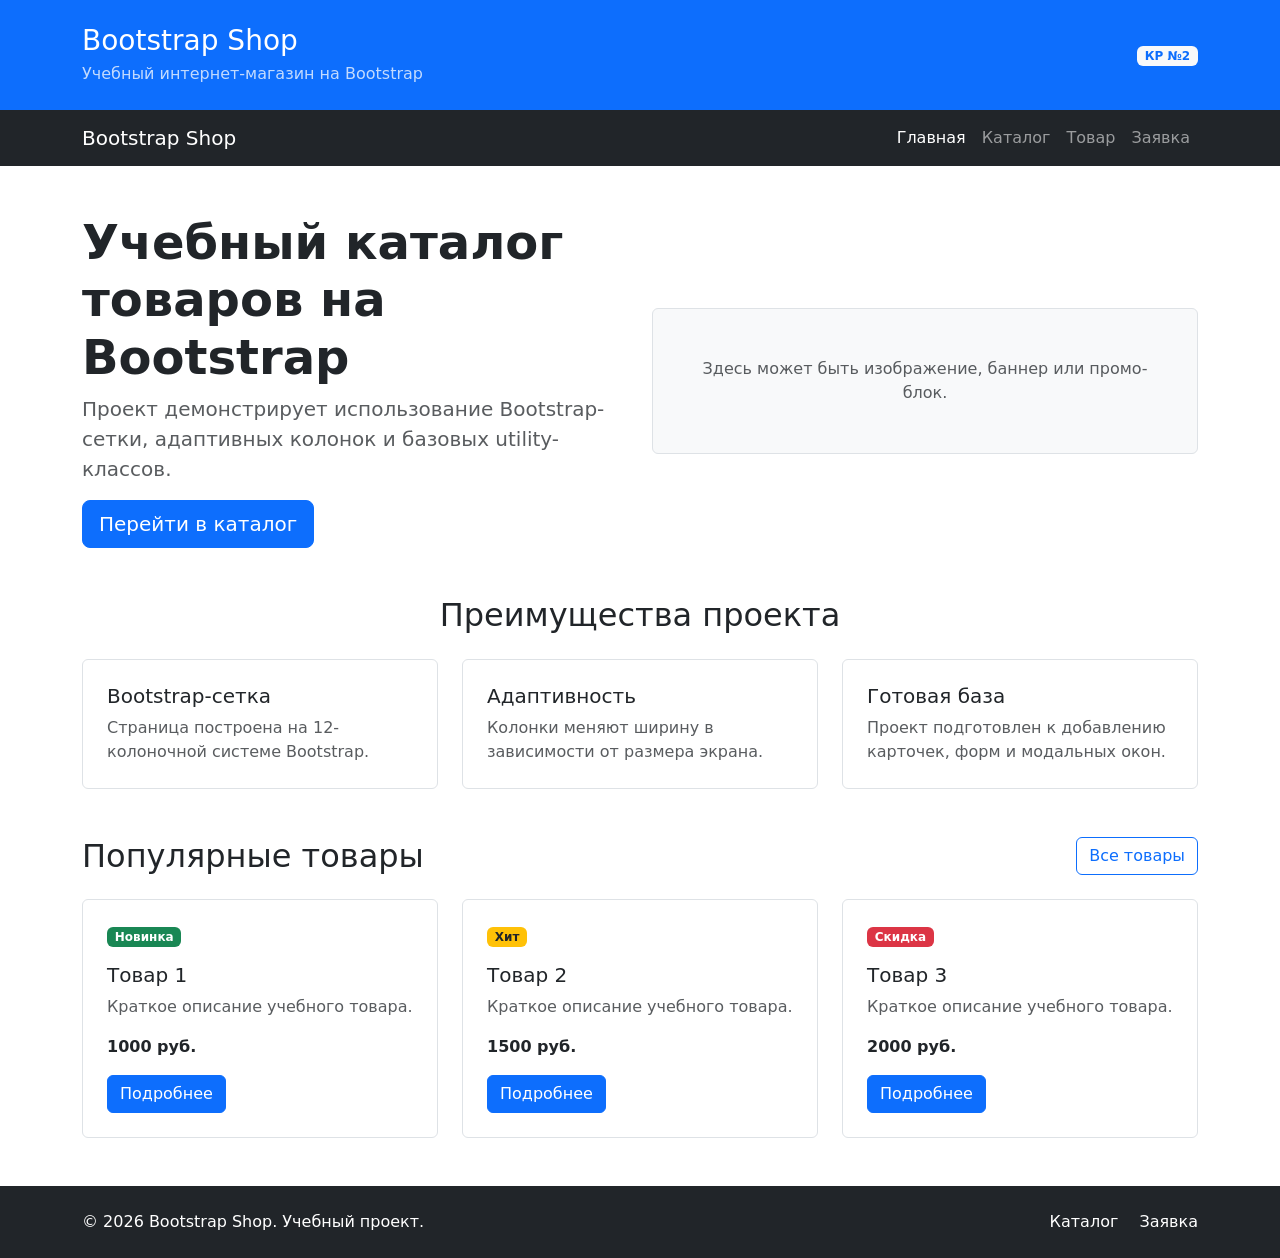
==== index.html @ bbe1b1d5 "feat: create Bootstrap grid homepage" ====
<!DOCTYPE html>
<html lang="ru">
<head>
  <meta charset="UTF-8">
  <meta name="viewport" content="width=device-width, initial-scale=1.0">
  <title>Главная — Bootstrap Shop</title>
  <link
  href="https://cdn.jsdelivr.net/npm/bootstrap@5.3.3/dist/css/bootstrap.min.css"
  rel="stylesheet">
  <link rel="stylesheet" href="css/custom.css">

</head>
<body>
  <header class="bg-primary text-white py-4">
  <div class="container">
    <div class="row align-items-center">
      <div class="col-12 col-md-8">
        <h1 class="h3 mb-1">Bootstrap Shop</h1>
        <p class="mb-0 opacity-75">
          Учебный интернет-магазин на Bootstrap
        </p>
      </div>

      <div class="col-12 col-md-4 text-md-end mt-3 mt-md-0">
        <span class="badge bg-light text-primary">
          КР №2
        </span>
      </div>
      </div>
    </div>
  </header>
  <nav class="navbar navbar-expand-lg navbar-dark bg-dark">
  <div class="container">
    <a class="navbar-brand" href="index.html">Bootstrap Shop</a>

    <button
      class="navbar-toggler"
      type="button"
      data-bs-toggle="collapse"
      data-bs-target="#mainNavbar"
      aria-controls="mainNavbar"
      aria-expanded="false"
      aria-label="Переключить навигацию"
    >
      <span class="navbar-toggler-icon"></span>
    </button>

    <div class="collapse navbar-collapse" id="mainNavbar">
      <ul class="navbar-nav ms-auto">
        <li class="nav-item">
          <a class="nav-link active" aria-current="page" href="index.html">
            Главная
          </a>
        </li>
        <li class="nav-item">
          <a class="nav-link" href="catalog.html">Каталог</a>
        </li>
        <li class="nav-item">
          <a class="nav-link" href="product.html">Товар</a>
        </li>
        <li class="nav-item">
          <a class="nav-link" href="order.html">Заявка</a>
        </li>
      </ul>
    </div>
  </div>
</nav>
<main>
  <section class="container my-5">
    <div class="row align-items-center g-4">
      <div class="col-12 col-lg-6">
        <h2 class="display-5 fw-bold">
          Учебный каталог товаров на Bootstrap
        </h2>
        <p class="lead text-muted">
          Проект демонстрирует использование Bootstrap-сетки,
          адаптивных колонок и базовых utility-классов.
        </p>
        <a class="btn btn-primary btn-lg" href="catalog.html">
          Перейти в каталог
        </a>
      </div>

      <div class="col-12 col-lg-6">
        <div class="p-5 bg-light border rounded text-center">
          <p class="mb-0 text-muted">
            Здесь может быть изображение, баннер или промо-блок.
          </p>
        </div>
      </div>
    </div>
  </section>
  <section class="container my-5">
  <h2 class="text-center mb-4">Преимущества проекта</h2>

  <div class="row g-4">
    <div class="col-12 col-md-4">
      <div class="p-4 border rounded h-100 bg-white">
        <h3 class="h5">Bootstrap-сетка</h3>
        <p class="mb-0 text-muted">
          Страница построена на 12-колоночной системе Bootstrap.
        </p>
      </div>
    </div>

    <div class="col-12 col-md-4">
      <div class="p-4 border rounded h-100 bg-white">
        <h3 class="h5">Адаптивность</h3>
        <p class="mb-0 text-muted">
          Колонки меняют ширину в зависимости от размера экрана.
        </p>
      </div>
    </div>

    <div class="col-12 col-md-4">
      <div class="p-4 border rounded h-100 bg-white">
        <h3 class="h5">Готовая база</h3>
        <p class="mb-0 text-muted">
          Проект подготовлен к добавлению карточек, форм и модальных окон.
        </p>
      </div>
    </div>
  </div>
</section>
<section class="container my-5">
  <div class="d-flex justify-content-between align-items-center mb-4">
    <h2 class="mb-0">Популярные товары</h2>
    <a class="btn btn-outline-primary" href="catalog.html">
      Все товары
    </a>
  </div>

  <div class="row g-4">
    <div class="col-12 col-md-6 col-lg-4">
      <div class="border rounded h-100 p-4">
        <span class="badge bg-success mb-3">Новинка</span>
        <h3 class="h5">Товар 1</h3>
        <p class="text-muted">
          Краткое описание учебного товара.
        </p>
        <p class="fw-bold mb-3">1000 руб.</p>
        <a class="btn btn-primary" href="product.html">
          Подробнее
        </a>
      </div>
    </div>

    <div class="col-12 col-md-6 col-lg-4">
      <div class="border rounded h-100 p-4">
        <span class="badge bg-warning text-dark mb-3">Хит</span>
        <h3 class="h5">Товар 2</h3>
        <p class="text-muted">
          Краткое описание учебного товара.
        </p>
        <p class="fw-bold mb-3">1500 руб.</p>
        <a class="btn btn-primary" href="product.html">
          Подробнее
        </a>
      </div>
    </div>

    <div class="col-12 col-md-6 col-lg-4">
      <div class="border rounded h-100 p-4">
        <span class="badge bg-danger mb-3">Скидка</span>
        <h3 class="h5">Товар 3</h3>
        <p class="text-muted">
          Краткое описание учебного товара.
        </p>
        <p class="fw-bold mb-3">2000 руб.</p>
        <a class="btn btn-primary" href="product.html">
          Подробнее
        </a>
      </div>
    </div>
  </div>
</section>
</main>
<footer class="bg-dark text-white py-4 mt-5">
  <div class="container">
    <div class="row align-items-center g-3">
      <div class="col-12 col-md-6">
        <p class="mb-0">
          &copy; 2026 Bootstrap Shop. Учебный проект.
        </p>
      </div>

      <div class="col-12 col-md-6 text-md-end">
        <a class="text-white text-decoration-none me-3" href="catalog.html">
          Каталог
        </a>
        <a class="text-white text-decoration-none" href="order.html">
          Заявка
        </a>
      </div>
    </div>
  </div>
</footer>
  <script
  src="https://cdn.jsdelivr.net/npm/bootstrap@5.3.3/dist/js/bootstrap.bundle.min.js">
  </script>
</body>
</html>
---- css/custom.css ----
body {
  min-height: 100vh;
}

.placeholder-box {
  min-height: 240px;
}
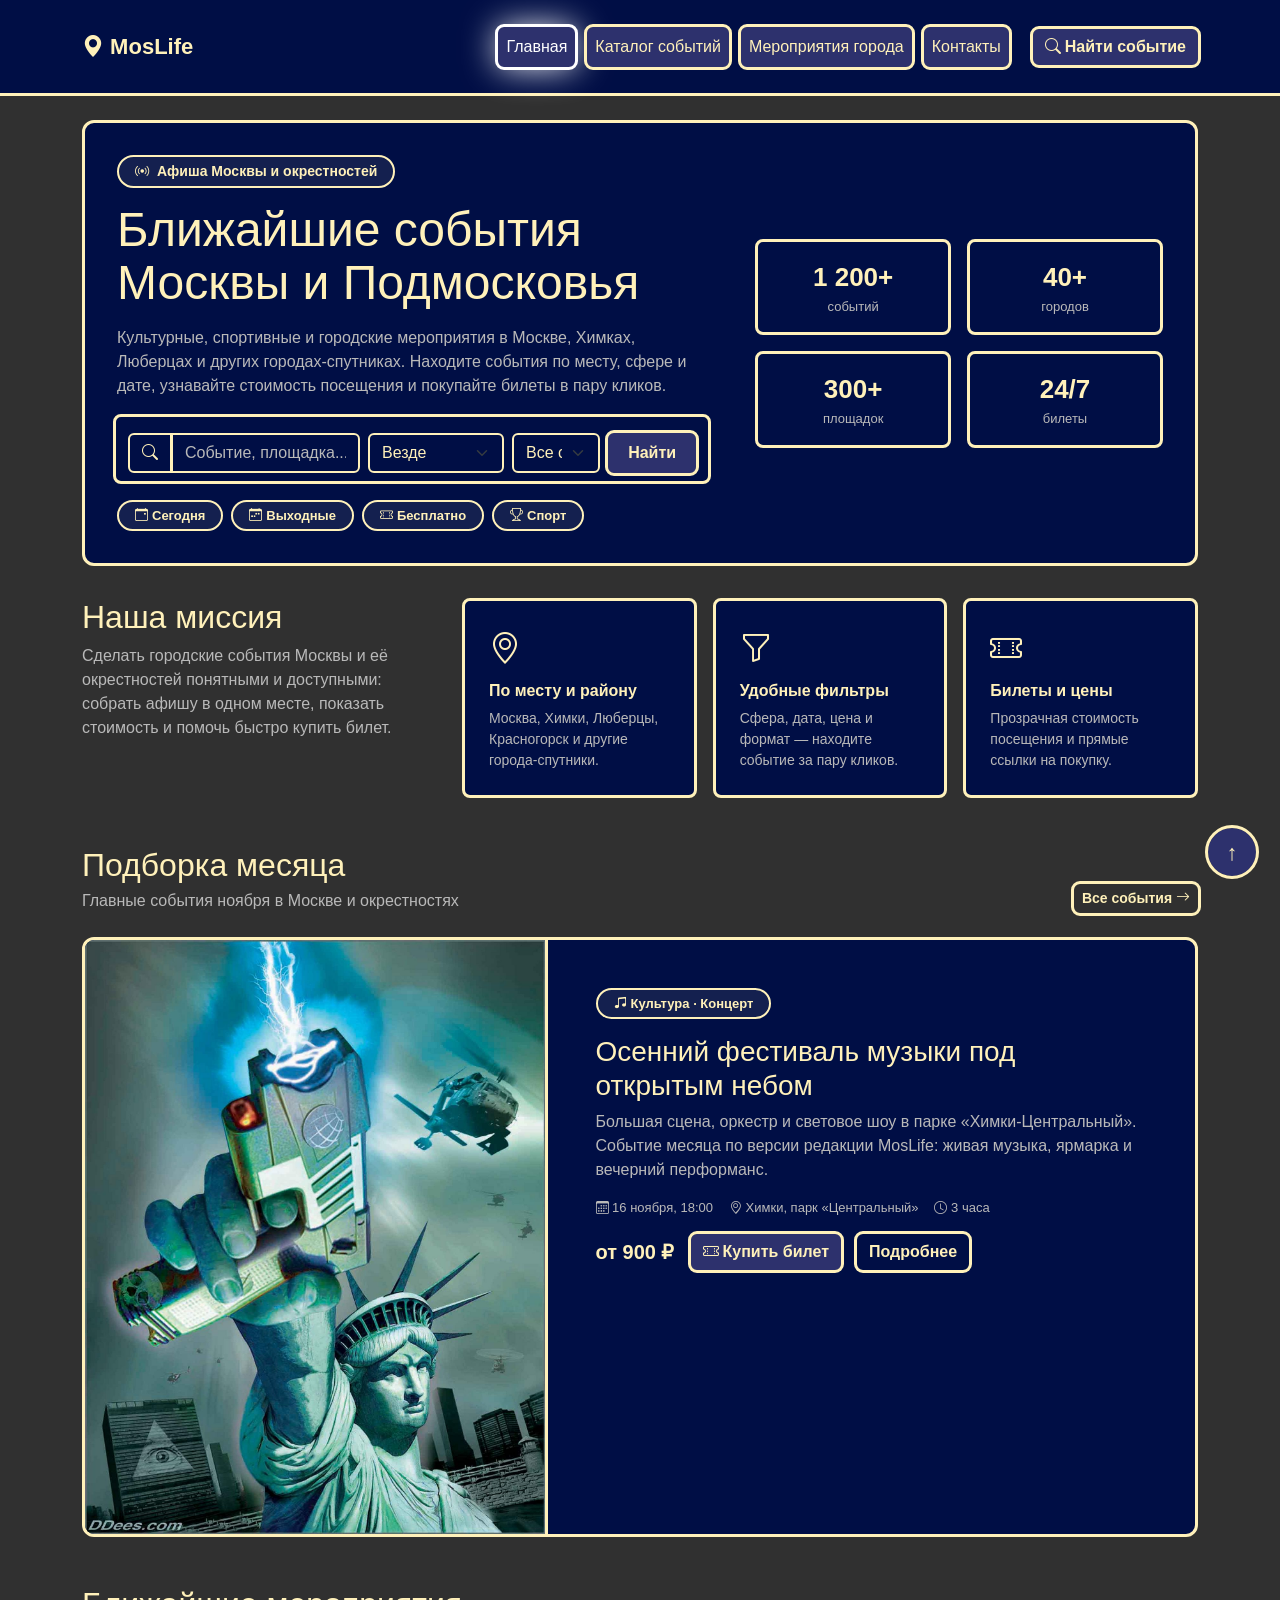
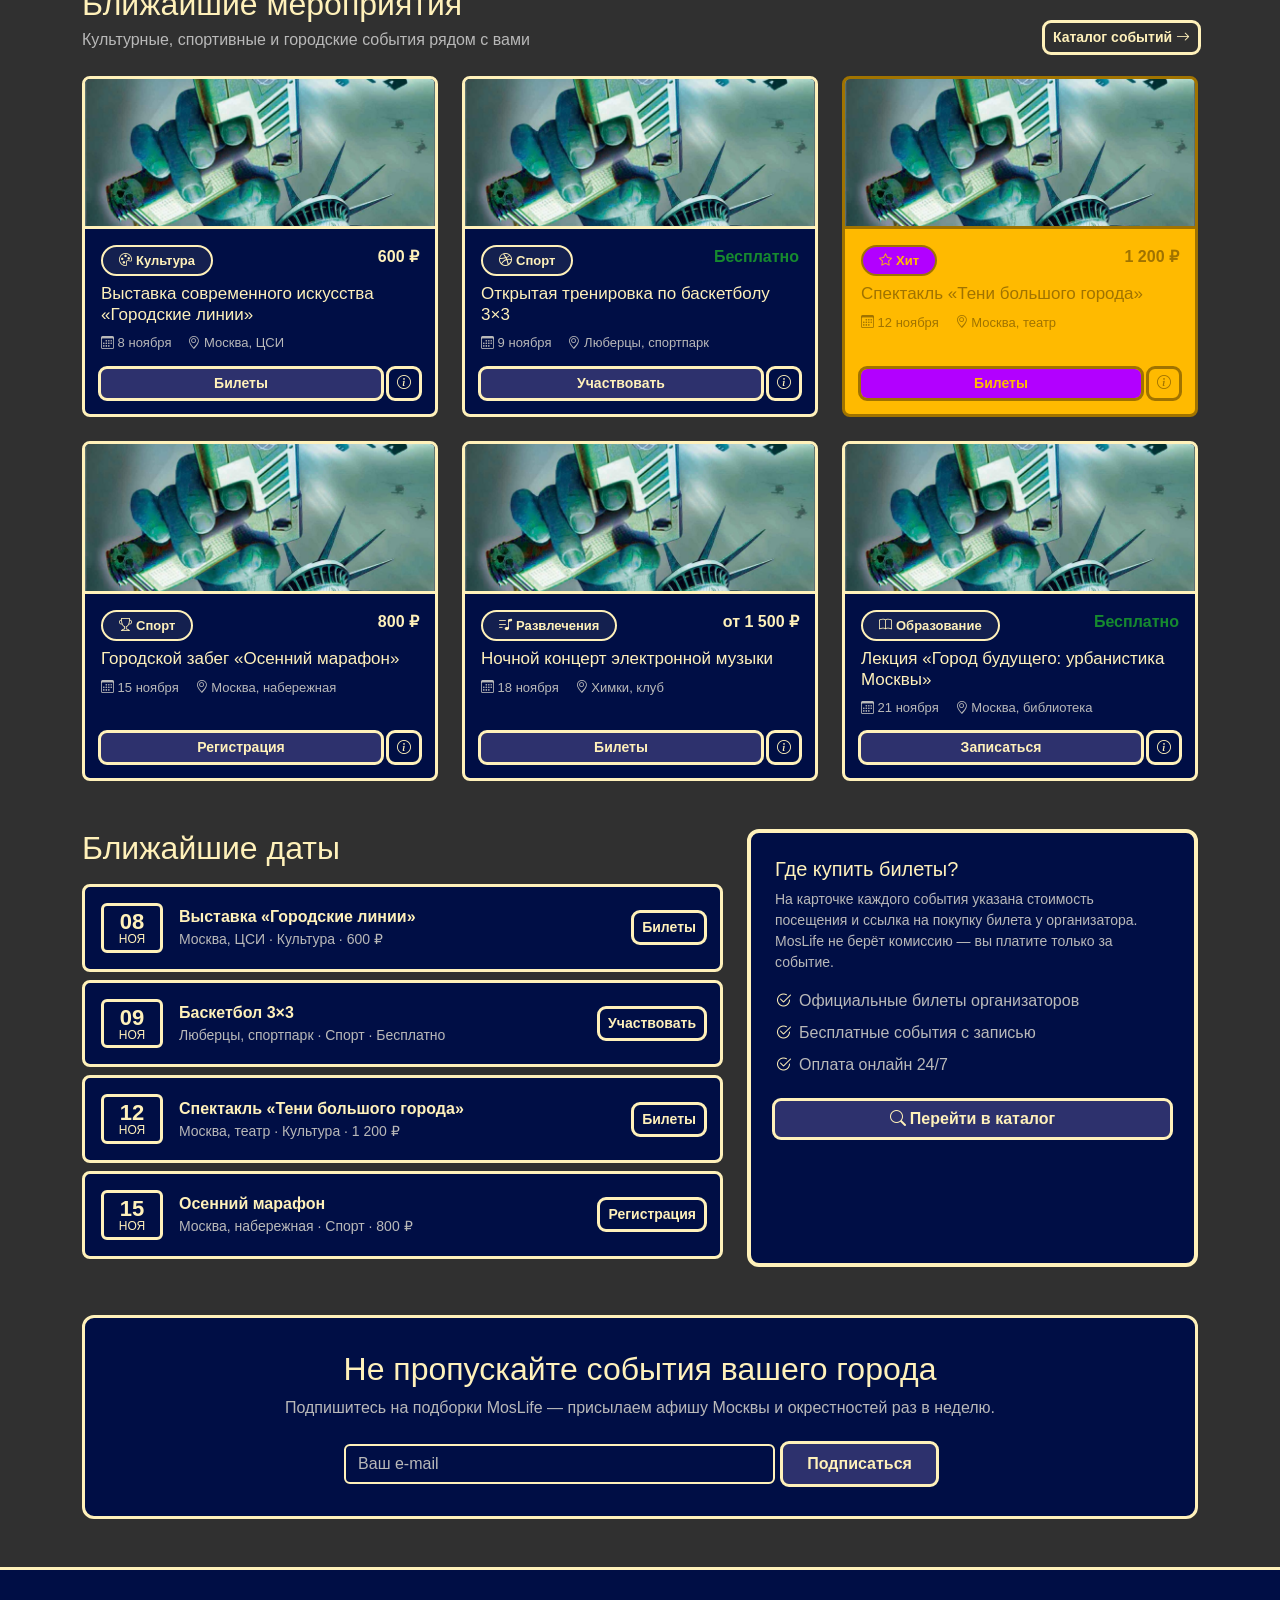
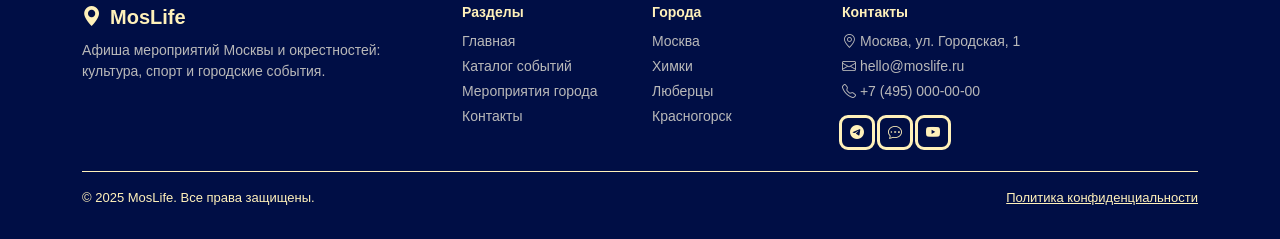
==== commit 8a9092e1: "initial commit" ====
--- a/index.html
+++ b/index.html
@@ -2,201 +2,691 @@
 <html lang="ru">
 <head>
   <meta charset="UTF-8">
-  <meta name="viewport" content="width=device-width, initial-scale=1.0">
-  <title>Главная — Bootstrap Shop</title>
-  <link
-  href="https://cdn.jsdelivr.net/npm/bootstrap@5.3.3/dist/css/bootstrap.min.css"
-  rel="stylesheet">
-  <link rel="stylesheet" href="css/custom.css">
-
+  <meta name="viewport" content="width=device-width, initial-scale=1">
+  <title>MosLife — афиша мероприятий Москвы и Подмосковья</title>
+  <meta name="description" content="MosLife — подборки ближайших культурных, спортивных и других мероприятий Москвы и окрестностей: Химки, Люберцы и др. Поиск событий, стоимость посещения, покупка билетов.">
+
+  <!-- Bootstrap 5 CSS -->
+  <link href="https://cdn.jsdelivr.net/npm/bootstrap@5.3.3/dist/css/bootstrap.min.css" rel="stylesheet">
+  <!-- Bootstrap Icons -->
+  <link href="https://cdn.jsdelivr.net/npm/bootstrap-icons@1.11.3/font/bootstrap-icons.css" rel="stylesheet">
+  <!-- Тема поверх Bootstrap -->
+  <link href="css/style.css" rel="stylesheet">
 </head>
 <body>
-  <header class="bg-primary text-white py-4">
-  <div class="container">
-    <div class="row align-items-center">
-      <div class="col-12 col-md-8">
-        <h1 class="h3 mb-1">Bootstrap Shop</h1>
-        <p class="mb-0 opacity-75">
-          Учебный интернет-магазин на Bootstrap
+
+  <!-- ======= NAVBAR ======= -->
+  <nav class="navbar navbar-expand-lg navbar-moslife fixed-top py-2">
+    <div class="container">
+      <a class="navbar-brand" href="index.html">
+        <i class="bi bi-geo-alt-fill" aria-hidden="true"></i> Mos<span class="brand-accent">Life</span>
+      </a>
+      <button class="navbar-toggler" type="button"
+              data-bs-toggle="collapse" data-bs-target="#mainNav"
+              aria-controls="mainNav" aria-expanded="false" aria-label="Меню">
+        <span class="navbar-toggler-icon"></span>
+      </button>
+
+      <div class="collapse navbar-collapse" id="mainNav">
+        <ul class="navbar-nav ms-auto align-items-lg-center gap-lg-1 mt-3 mt-lg-0">
+          <li class="nav-item"><a class="nav-link active" href="index.html">Главная</a></li>
+          <li class="nav-item"><a class="nav-link" href="catalog.html">Каталог событий</a></li>
+          <li class="nav-item"><a class="nav-link" href="meetings.html">Мероприятия города</a></li>
+          <li class="nav-item"><a class="nav-link" href="contacts.html">Контакты</a></li>
+          <li class="nav-item ms-lg-3 mt-2 mt-lg-0">
+            <button class="btn btn-moslife-accent w-100"
+                    data-bs-toggle="modal" data-bs-target="#searchModal">
+              <i class="bi bi-search me-1" aria-hidden="true"></i>Найти событие
+            </button>
+          </li>
+        </ul>
+      </div>
+    </div>
+  </nav>
+
+  <main class="container">
+
+    <!-- ======= HERO ======= -->
+    <section class="hero" aria-labelledby="hero-title">
+      <div class="row align-items-center g-5">
+        <div class="col-lg-7">
+          <span class="hero__badge">
+            <i class="bi bi-broadcast" aria-hidden="true"></i> Афиша Москвы и окрестностей
+          </span>
+          <h1 class="hero__title" id="hero-title">
+            Ближайшие события<br>Москвы и <span class="hero__title-accent">Подмосковья</span>
+          </h1>
+          <p class="hero__lead mb-4">
+            Культурные, спортивные и городские мероприятия в Москве, Химках, Люберцах и других
+            городах-спутниках. Находите события по месту, сфере и дате, узнавайте стоимость
+            посещения и покупайте билеты в пару кликов.
+          </p>
+
+          <form class="search-panel row g-2" action="catalog.html" method="get">
+            <div class="col-12 col-lg-5">
+              <div class="input-group">
+                <span class="input-group-text"><i class="bi bi-search" aria-hidden="true"></i></span>
+                <input class="form-control" type="text" name="q" placeholder="Событие, площадка...">
+              </div>
+            </div>
+            <div class="col-6 col-lg-3">
+              <select class="form-select" name="place" aria-label="Место">
+                <option value="">Везде</option>
+                <option>Только Москва</option>
+                <option>Химки</option>
+                <option>Люберцы</option>
+                <option>Красногорск</option>
+                <option>Одинцово</option>
+                <option>Котельники</option>
+              </select>
+            </div>
+            <div class="col-6 col-lg-2">
+              <select class="form-select" name="sphere" aria-label="Сфера">
+                <option value="">Все сферы</option>
+                <option>Культура</option>
+                <option>Спорт</option>
+                <option>Развлечения</option>
+                <option>Образование</option>
+              </select>
+            </div>
+            <div class="col-12 col-lg-2 d-grid">
+              <button class="btn btn-moslife-accent" type="submit">Найти</button>
+            </div>
+          </form>
+
+          <div class="d-flex flex-wrap gap-2 mt-3">
+            <a href="catalog.html" class="chip"><i class="bi bi-calendar-event chip__icon" aria-hidden="true"></i>Сегодня</a>
+            <a href="catalog.html" class="chip"><i class="bi bi-calendar-week chip__icon" aria-hidden="true"></i>Выходные</a>
+            <a href="catalog.html" class="chip"><i class="bi bi-ticket-perforated chip__icon" aria-hidden="true"></i>Бесплатно</a>
+            <a href="catalog.html" class="chip"><i class="bi bi-trophy chip__icon" aria-hidden="true"></i>Спорт</a>
+          </div>
+        </div>
+
+        <div class="col-lg-5">
+          <div class="row g-3">
+            <div class="col-6"><div class="hero__stat"><div class="hero__stat-value">1 200+</div><div class="hero__stat-label">событий</div></div></div>
+            <div class="col-6"><div class="hero__stat"><div class="hero__stat-value">40+</div><div class="hero__stat-label">городов</div></div></div>
+            <div class="col-6"><div class="hero__stat"><div class="hero__stat-value">300+</div><div class="hero__stat-label">площадок</div></div></div>
+            <div class="col-6"><div class="hero__stat"><div class="hero__stat-value">24/7</div><div class="hero__stat-label">билеты</div></div></div>
+          </div>
+        </div>
+      </div>
+    </section>
+
+    <!-- ======= МИССИЯ ======= -->
+    <section class="mb-5" aria-labelledby="mission-title">
+      <div class="row g-4 align-items-stretch">
+        <div class="col-lg-4">
+          <h2 id="mission-title" class="mb-2">Наша миссия</h2>
+          <p class="text-muted-soft mb-0">
+            Сделать городские события Москвы и её окрестностей понятными и доступными:
+            собрать афишу в одном месте, показать стоимость и помочь быстро купить билет.
+          </p>
+        </div>
+        <div class="col-lg-8">
+          <div class="row g-3">
+            <div class="col-md-4">
+              <div class="card-event h-100 p-4">
+                <div class="fs-2 mb-2" style="color: var(--element-outline-color)"><i class="bi bi-geo-alt" aria-hidden="true"></i></div>
+                <h3 class="h6 fw-bold">По месту и району</h3>
+                <p class="small text-muted-soft mb-0">Москва, Химки, Люберцы, Красногорск и другие города-спутники.</p>
+              </div>
+            </div>
+            <div class="col-md-4">
+              <div class="card-event h-100 p-4">
+                <div class="fs-2 mb-2" style="color: var(--element-outline-color)"><i class="bi bi-funnel" aria-hidden="true"></i></div>
+                <h3 class="h6 fw-bold">Удобные фильтры</h3>
+                <p class="small text-muted-soft mb-0">Сфера, дата, цена и формат — находите событие за пару кликов.</p>
+              </div>
+            </div>
+            <div class="col-md-4">
+              <div class="card-event h-100 p-4">
+                <div class="fs-2 mb-2" style="color: var(--element-outline-color)"><i class="bi bi-ticket-perforated" aria-hidden="true"></i></div>
+                <h3 class="h6 fw-bold">Билеты и цены</h3>
+                <p class="small text-muted-soft mb-0">Прозрачная стоимость посещения и прямые ссылки на покупку.</p>
+              </div>
+            </div>
+          </div>
+        </div>
+      </div>
+    </section>
+
+    <!-- ======= ПОДБОРКА МЕСЯЦА ======= -->
+    <section class="mb-5" aria-labelledby="pick-title">
+      <div class="d-flex flex-wrap justify-content-between align-items-end gap-2 mb-4">
+        <div>
+          <h2 id="pick-title" class="mb-1">Подборка месяца</h2>
+          <p class="text-muted-soft mb-0">Главные события ноября в Москве и окрестностях</p>
+        </div>
+        <a href="catalog.html" class="btn btn-moslife-ghost btn-sm">Все события <i class="bi bi-arrow-right" aria-hidden="true"></i></a>
+      </div>
+
+      <article class="feature-pick">
+        <div class="row g-0">
+          <div class="col-md-5">
+            <div class="feature-pick__cover h-100">
+              <img class="feature-pick__cover-img"
+                   src="img/placeholder.png"
+                   alt="Осенний фестиваль музыки под открытым небом">
+            </div>
+          </div>
+          <div class="col-md-7">
+            <div class="p-4 p-lg-5">
+              <span class="chip mb-3"><i class="bi bi-music-note-beamed chip__icon" aria-hidden="true"></i>Культура · Концерт</span>
+              <h3 class="mb-2">Осенний фестиваль музыки под открытым небом</h3>
+              <p class="text-muted-soft mb-3">
+                Большая сцена, оркестр и световое шоу в парке «Химки-Центральный».
+                Событие месяца по версии редакции MosLife: живая музыка, ярмарка и вечерний перформанс.
+              </p>
+              <div class="card-event__meta mb-3">
+                <span><i class="bi bi-calendar3" aria-hidden="true"></i> 16 ноября, 18:00</span>
+                <span><i class="bi bi-geo-alt" aria-hidden="true"></i> Химки, парк «Центральный»</span>
+                <span><i class="bi bi-clock" aria-hidden="true"></i> 3 часа</span>
+              </div>
+              <div class="d-flex flex-wrap align-items-center gap-3">
+                <span class="fs-5 fw-bold">от 900 ₽</span>
+                <button type="button"
+                        class="btn btn-moslife-accent"
+                        data-bs-toggle="modal" data-bs-target="#signupModal"
+                        data-event-title="Осенний фестиваль музыки под открытым небом"
+                        data-event-date="16 ноября, 18:00"
+                        data-event-place="Химки, парк «Центральный»"
+                        data-event-price="от 900 ₽"
+                        data-event-action="Купить билет">
+                  <i class="bi bi-ticket-perforated me-1" aria-hidden="true"></i>Купить билет
+                </button>
+                <a href="events/osenniy-festival.html" class="btn btn-moslife-ghost">Подробнее</a>
+              </div>
+            </div>
+          </div>
+        </div>
+      </article>
+    </section>
+
+    <!-- ======= БЛИЖАЙШИЕ МЕРОПРИЯТИЯ ======= -->
+    <section class="mb-5" aria-labelledby="events-title">
+      <div class="d-flex flex-wrap justify-content-between align-items-end gap-2 mb-4">
+        <div>
+          <h2 id="events-title" class="mb-1">Ближайшие мероприятия</h2>
+          <p class="text-muted-soft mb-0">Культурные, спортивные и городские события рядом с вами</p>
+        </div>
+        <a href="catalog.html" class="btn btn-moslife-ghost btn-sm">Каталог событий <i class="bi bi-arrow-right" aria-hidden="true"></i></a>
+      </div>
+
+      <div class="row g-4">
+
+        <!-- 1 -->
+        <div class="col-sm-6 col-lg-4">
+          <article class="card card-event">
+            <div class="card-event__cover">
+              <img class="card-event__cover-img" src="img/placeholder.png" alt="Выставка современного искусства «Городские линии»">
+            </div>
+            <div class="card-body d-flex flex-column">
+              <div class="d-flex justify-content-between align-items-start mb-2">
+                <span class="chip"><i class="bi bi-palette chip__icon" aria-hidden="true"></i>Культура</span>
+                <span class="card-event__price">600 ₽</span>
+              </div>
+              <h3 class="card-title">Выставка современного искусства «Городские линии»</h3>
+              <p class="card-event__meta mb-3">
+                <span><i class="bi bi-calendar3" aria-hidden="true"></i> 8 ноября</span>
+                <span><i class="bi bi-geo-alt" aria-hidden="true"></i> Москва, ЦСИ</span>
+              </p>
+              <div class="mt-auto d-flex gap-2">
+                <button type="button"
+                        class="btn btn-moslife-accent btn-sm flex-grow-1"
+                        data-bs-toggle="modal" data-bs-target="#signupModal"
+                        data-event-title="Выставка современного искусства «Городские линии»"
+                        data-event-date="8 ноября"
+                        data-event-place="Москва, ЦСИ"
+                        data-event-price="600 ₽"
+                        data-event-action="Купить билет">Билеты</button>
+                <a href="events/gorodskie-linii.html" class="btn btn-moslife-ghost btn-sm" aria-label="Подробнее о событии «Выставка современного искусства Городские линии»"><i class="bi bi-info-circle" aria-hidden="true"></i></a>
+              </div>
+            </div>
+          </article>
+        </div>
+
+        <!-- 2 -->
+        <div class="col-sm-6 col-lg-4">
+          <article class="card card-event">
+            <div class="card-event__cover">
+              <img class="card-event__cover-img" src="img/placeholder.png" alt="Открытая тренировка по баскетболу 3×3">
+            </div>
+            <div class="card-body d-flex flex-column">
+              <div class="d-flex justify-content-between align-items-start mb-2">
+                <span class="chip"><i class="bi bi-dribbble chip__icon" aria-hidden="true"></i>Спорт</span>
+                <span class="card-event__price card-event__price--free">Бесплатно</span>
+              </div>
+              <h3 class="card-title">Открытая тренировка по баскетболу 3×3</h3>
+              <p class="card-event__meta mb-3">
+                <span><i class="bi bi-calendar3" aria-hidden="true"></i> 9 ноября</span>
+                <span><i class="bi bi-geo-alt" aria-hidden="true"></i> Люберцы, спортпарк</span>
+              </p>
+              <div class="mt-auto d-flex gap-2">
+                <button type="button"
+                        class="btn btn-moslife-accent btn-sm flex-grow-1"
+                        data-bs-toggle="modal" data-bs-target="#signupModal"
+                        data-event-title="Открытая тренировка по баскетболу 3×3"
+                        data-event-date="9 ноября"
+                        data-event-place="Люберцы, спортпарк"
+                        data-event-price="Бесплатно"
+                        data-event-action="Записаться на тренировку">Участвовать</button>
+                <a href="events/basketball-3x3.html" class="btn btn-moslife-ghost btn-sm" aria-label="Подробнее о событии «Открытая тренировка по баскетболу 3×3»"><i class="bi bi-info-circle" aria-hidden="true"></i></a>
+              </div>
+            </div>
+          </article>
+        </div>
+
+        <!-- 3 (featured) -->
+        <div class="col-sm-6 col-lg-4">
+          <article class="card card-event card-event--featured">
+            <div class="card-event__cover">
+              <img class="card-event__cover-img" src="img/placeholder.png" alt="Спектакль «Тени большого города»">
+            </div>
+            <div class="card-body d-flex flex-column">
+              <div class="d-flex justify-content-between align-items-start mb-2">
+                <span class="chip"><i class="bi bi-star chip__icon" aria-hidden="true"></i>Хит</span>
+                <span class="card-event__price">1 200 ₽</span>
+              </div>
+              <h3 class="card-title">Спектакль «Тени большого города»</h3>
+              <p class="card-event__meta mb-3">
+                <span><i class="bi bi-calendar3" aria-hidden="true"></i> 12 ноября</span>
+                <span><i class="bi bi-geo-alt" aria-hidden="true"></i> Москва, театр</span>
+              </p>
+              <div class="mt-auto d-flex gap-2">
+                <button type="button"
+                        class="btn btn-moslife-accent btn-sm flex-grow-1"
+                        data-bs-toggle="modal" data-bs-target="#signupModal"
+                        data-event-title="Спектакль «Тени большого города»"
+                        data-event-date="12 ноября"
+                        data-event-place="Москва, театр"
+                        data-event-price="1 200 ₽"
+                        data-event-action="Купить билет">Билеты</button>
+                <a href="events/teni-bolshogo-goroda.html" class="btn btn-moslife-ghost btn-sm" aria-label="Подробнее о событии «Спектакль Тени большого города»"><i class="bi bi-info-circle" aria-hidden="true"></i></a>
+              </div>
+            </div>
+          </article>
+        </div>
+
+        <!-- 4 -->
+        <div class="col-sm-6 col-lg-4">
+          <article class="card card-event">
+            <div class="card-event__cover">
+              <img class="card-event__cover-img" src="img/placeholder.png" alt="Городской забег «Осенний марафон»">
+            </div>
+            <div class="card-body d-flex flex-column">
+              <div class="d-flex justify-content-between align-items-start mb-2">
+                <span class="chip"><i class="bi bi-trophy chip__icon" aria-hidden="true"></i>Спорт</span>
+                <span class="card-event__price">800 ₽</span>
+              </div>
+              <h3 class="card-title">Городской забег «Осенний марафон»</h3>
+              <p class="card-event__meta mb-3">
+                <span><i class="bi bi-calendar3" aria-hidden="true"></i> 15 ноября</span>
+                <span><i class="bi bi-geo-alt" aria-hidden="true"></i> Москва, набережная</span>
+              </p>
+              <div class="mt-auto d-flex gap-2">
+                <button type="button"
+                        class="btn btn-moslife-accent btn-sm flex-grow-1"
+                        data-bs-toggle="modal" data-bs-target="#signupModal"
+                        data-event-title="Городской забег «Осенний марафон»"
+                        data-event-date="15 ноября"
+                        data-event-place="Москва, набережная"
+                        data-event-price="800 ₽"
+                        data-event-action="Зарегистрироваться">Регистрация</button>
+                <a href="events/osenniy-marafon.html" class="btn btn-moslife-ghost btn-sm" aria-label="Подробнее о событии «Городской забег Осенний марафон»"><i class="bi bi-info-circle" aria-hidden="true"></i></a>
+              </div>
+            </div>
+          </article>
+        </div>
+
+        <!-- 5 -->
+        <div class="col-sm-6 col-lg-4">
+          <article class="card card-event">
+            <div class="card-event__cover">
+              <img class="card-event__cover-img" src="img/placeholder.png" alt="Ночной концерт электронной музыки">
+            </div>
+            <div class="card-body d-flex flex-column">
+              <div class="d-flex justify-content-between align-items-start mb-2">
+                <span class="chip"><i class="bi bi-music-note-list chip__icon" aria-hidden="true"></i>Развлечения</span>
+                <span class="card-event__price">от 1 500 ₽</span>
+              </div>
+              <h3 class="card-title">Ночной концерт электронной музыки</h3>
+              <p class="card-event__meta mb-3">
+                <span><i class="bi bi-calendar3" aria-hidden="true"></i> 18 ноября</span>
+                <span><i class="bi bi-geo-alt" aria-hidden="true"></i> Химки, клуб</span>
+              </p>
+              <div class="mt-auto d-flex gap-2">
+                <button type="button"
+                        class="btn btn-moslife-accent btn-sm flex-grow-1"
+                        data-bs-toggle="modal" data-bs-target="#signupModal"
+                        data-event-title="Ночной концерт электронной музыки"
+                        data-event-date="18 ноября"
+                        data-event-place="Химки, клуб"
+                        data-event-price="от 1 500 ₽"
+                        data-event-action="Купить билет">Билеты</button>
+                <a href="events/nochnoy-koncert.html" class="btn btn-moslife-ghost btn-sm" aria-label="Подробнее о событии «Ночной концерт электронной музыки»"><i class="bi bi-info-circle" aria-hidden="true"></i></a>
+              </div>
+            </div>
+          </article>
+        </div>
+
+        <!-- 6 -->
+        <div class="col-sm-6 col-lg-4">
+          <article class="card card-event">
+            <div class="card-event__cover">
+              <img class="card-event__cover-img" src="img/placeholder.png" alt="Лекция «Город будущего: урбанистика Москвы»">
+            </div>
+            <div class="card-body d-flex flex-column">
+              <div class="d-flex justify-content-between align-items-start mb-2">
+                <span class="chip"><i class="bi bi-book chip__icon" aria-hidden="true"></i>Образование</span>
+                <span class="card-event__price card-event__price--free">Бесплатно</span>
+              </div>
+              <h3 class="card-title">Лекция «Город будущего: урбанистика Москвы»</h3>
+              <p class="card-event__meta mb-3">
+                <span><i class="bi bi-calendar3" aria-hidden="true"></i> 21 ноября</span>
+                <span><i class="bi bi-geo-alt" aria-hidden="true"></i> Москва, библиотека</span>
+              </p>
+              <div class="mt-auto d-flex gap-2">
+                <button type="button"
+                        class="btn btn-moslife-accent btn-sm flex-grow-1"
+                        data-bs-toggle="modal" data-bs-target="#signupModal"
+                        data-event-title="Лекция «Город будущего: урбанистика Москвы»"
+                        data-event-date="21 ноября"
+                        data-event-place="Москва, библиотека"
+                        data-event-price="Бесплатно"
+                        data-event-action="Записаться">Записаться</button>
+                <a href="events/urbanistika-moskvy.html" class="btn btn-moslife-ghost btn-sm" aria-label="Подробнее о событии «Лекция Город будущего урбанистика Москвы»"><i class="bi bi-info-circle" aria-hidden="true"></i></a>
+              </div>
+            </div>
+          </article>
+        </div>
+
+      </div>
+    </section>
+
+    <!-- ======= БЛИЖАЙШИЕ ДАТЫ + БИЛЕТЫ ======= -->
+    <section class="mb-5" aria-labelledby="dates-title">
+      <div class="row g-4 align-items-stretch">
+        <div class="col-lg-7">
+          <h2 id="dates-title" class="mb-3">Ближайшие даты</h2>
+          <ul class="list-group meet-list">
+            <li class="list-group-item d-flex align-items-center gap-3 py-3">
+              <div class="meet-date">
+                <span class="meet-date__day">08</span>
+                <span class="meet-date__month">ноя</span>
+              </div>
+              <div class="flex-grow-1">
+                <div class="fw-semibold">Выставка «Городские линии»</div>
+                <div class="small text-muted-soft">Москва, ЦСИ · Культура · 600 ₽</div>
+              </div>
+              <button type="button"
+                      class="btn btn-moslife-ghost btn-sm"
+                      data-bs-toggle="modal" data-bs-target="#signupModal"
+                      data-event-title="Выставка «Городские линии»"
+                      data-event-date="8 ноября"
+                      data-event-place="Москва, ЦСИ"
+                      data-event-price="600 ₽"
+                      data-event-action="Купить билет">Билеты</button>
+            </li>
+            <li class="list-group-item d-flex align-items-center gap-3 py-3">
+              <div class="meet-date">
+                <span class="meet-date__day">09</span>
+                <span class="meet-date__month">ноя</span>
+              </div>
+              <div class="flex-grow-1">
+                <div class="fw-semibold">Баскетбол 3×3</div>
+                <div class="small text-muted-soft">Люберцы, спортпарк · Спорт · Бесплатно</div>
+              </div>
+              <button type="button"
+                      class="btn btn-moslife-ghost btn-sm"
+                      data-bs-toggle="modal" data-bs-target="#signupModal"
+                      data-event-title="Баскетбол 3×3"
+                      data-event-date="9 ноября"
+                      data-event-place="Люберцы, спортпарк"
+                      data-event-price="Бесплатно"
+                      data-event-action="Участвовать">Участвовать</button>
+            </li>
+            <li class="list-group-item d-flex align-items-center gap-3 py-3">
+              <div class="meet-date">
+                <span class="meet-date__day">12</span>
+                <span class="meet-date__month">ноя</span>
+              </div>
+              <div class="flex-grow-1">
+                <div class="fw-semibold">Спектакль «Тени большого города»</div>
+                <div class="small text-muted-soft">Москва, театр · Культура · 1 200 ₽</div>
+              </div>
+              <button type="button"
+                      class="btn btn-moslife-ghost btn-sm"
+                      data-bs-toggle="modal" data-bs-target="#signupModal"
+                      data-event-title="Спектакль «Тени большого города»"
+                      data-event-date="12 ноября"
+                      data-event-place="Москва, театр"
+                      data-event-price="1 200 ₽"
+                      data-event-action="Купить билет">Билеты</button>
+            </li>
+            <li class="list-group-item d-flex align-items-center gap-3 py-3">
+              <div class="meet-date">
+                <span class="meet-date__day">15</span>
+                <span class="meet-date__month">ноя</span>
+              </div>
+              <div class="flex-grow-1">
+                <div class="fw-semibold">Осенний марафон</div>
+                <div class="small text-muted-soft">Москва, набережная · Спорт · 800 ₽</div>
+              </div>
+              <button type="button"
+                      class="btn btn-moslife-ghost btn-sm"
+                      data-bs-toggle="modal" data-bs-target="#signupModal"
+                      data-event-title="Осенний марафон"
+                      data-event-date="15 ноября"
+                      data-event-place="Москва, набережная"
+                      data-event-price="800 ₽"
+                      data-event-action="Зарегистрироваться">Регистрация</button>
+            </li>
+          </ul>
+        </div>
+
+        <div class="col-lg-5">
+          <aside class="info-panel">
+            <h2 class="h5 mb-2">Где купить билеты?</h2>
+            <p class="text-muted-soft small mb-3">
+              На карточке каждого события указана стоимость посещения и ссылка на покупку
+              билета у организатора. MosLife не берёт комиссию — вы платите только за событие.
+            </p>
+            <ul class="info-panel__list">
+              <li><i class="bi bi-check2-circle info-panel__check" aria-hidden="true"></i>Официальные билеты организаторов</li>
+              <li><i class="bi bi-check2-circle info-panel__check" aria-hidden="true"></i>Бесплатные события с записью</li>
+              <li><i class="bi bi-check2-circle info-panel__check" aria-hidden="true"></i>Оплата онлайн 24/7</li>
+            </ul>
+            <a href="catalog.html" class="btn btn-moslife-accent w-100">
+              <i class="bi bi-search me-1" aria-hidden="true"></i>Перейти в каталог
+            </a>
+          </aside>
+        </div>
+      </div>
+    </section>
+
+    <!-- ======= CTA ПОДПИСКА ======= -->
+    <section class="mb-5" aria-labelledby="subscribe-title">
+      <div class="subscribe text-center">
+        <h2 id="subscribe-title" class="mb-2">Не пропускайте события вашего города</h2>
+        <p class="text-muted-soft mb-4">
+          Подпишитесь на подборки MosLife — присылаем афишу Москвы и окрестностей раз в неделю.
         </p>
-      </div>
-
-      <div class="col-12 col-md-4 text-md-end mt-3 mt-md-0">
-        <span class="badge bg-light text-primary">
-          КР №2
-        </span>
-      </div>
+        <form class="row g-2 justify-content-center" action="#" method="post">
+          <div class="col-12 col-md-5">
+            <input class="form-control" type="email" placeholder="Ваш e-mail" required aria-label="Ваш e-mail">
+          </div>
+          <div class="col-12 col-md-auto d-grid">
+            <button class="btn btn-moslife-accent px-4" type="submit">Подписаться</button>
+          </div>
+        </form>
+      </div>
+    </section>
+
+  </main>
+
+  <!-- ======= FOOTER ======= -->
+  <footer class="site-footer">
+    <div class="container">
+      <div class="row g-4">
+        <div class="col-md-4">
+          <a class="site-footer__brand d-inline-flex align-items-center gap-2" href="index.html">
+            <i class="bi bi-geo-alt-fill" aria-hidden="true"></i> MosLife
+          </a>
+          <p class="site-footer__list mt-2 mb-0">
+            Афиша мероприятий Москвы и окрестностей: культура, спорт и городские события.
+          </p>
+        </div>
+        <div class="col-6 col-md-2">
+          <div class="site-footer__title">Разделы</div>
+          <ul class="site-footer__list">
+            <li><a href="index.html">Главная</a></li>
+            <li><a href="catalog.html">Каталог событий</a></li>
+            <li><a href="meetings.html">Мероприятия города</a></li>
+            <li><a href="contacts.html">Контакты</a></li>
+          </ul>
+        </div>
+        <div class="col-6 col-md-2">
+          <div class="site-footer__title">Города</div>
+          <ul class="site-footer__list">
+            <li><a href="catalog.html">Москва</a></li>
+            <li><a href="catalog.html">Химки</a></li>
+            <li><a href="catalog.html">Люберцы</a></li>
+            <li><a href="catalog.html">Красногорск</a></li>
+          </ul>
+        </div>
+        <div class="col-md-4">
+          <div class="site-footer__title">Контакты</div>
+          <ul class="site-footer__list">
+            <li><i class="bi bi-geo-alt" aria-hidden="true"></i> Москва, ул. Городская, 1</li>
+            <li><i class="bi bi-envelope" aria-hidden="true"></i> hello@moslife.ru</li>
+            <li><i class="bi bi-telephone" aria-hidden="true"></i> +7 (495) 000-00-00</li>
+          </ul>
+          <div class="d-flex gap-2 mt-3">
+            <a href="#" class="btn btn-moslife-ghost btn-sm" aria-label="Telegram"><i class="bi bi-telegram" aria-hidden="true"></i></a>
+            <a href="#" class="btn btn-moslife-ghost btn-sm" aria-label="VK"><i class="bi bi-chat-dots" aria-hidden="true"></i></a>
+            <a href="#" class="btn btn-moslife-ghost btn-sm" aria-label="YouTube"><i class="bi bi-youtube" aria-hidden="true"></i></a>
+          </div>
+        </div>
+      </div>
+      <div class="site-footer__bottom d-flex flex-wrap justify-content-between gap-2">
+        <span>© 2025 MosLife. Все права защищены.</span>
+        <a href="#">Политика конфиденциальности</a>
       </div>
     </div>
-  </header>
-  <nav class="navbar navbar-expand-lg navbar-dark bg-dark">
-  <div class="container">
-    <a class="navbar-brand" href="index.html">Bootstrap Shop</a>
-
-    <button
-      class="navbar-toggler"
-      type="button"
-      data-bs-toggle="collapse"
-      data-bs-target="#mainNavbar"
-      aria-controls="mainNavbar"
-      aria-expanded="false"
-      aria-label="Переключить навигацию"
-    >
-      <span class="navbar-toggler-icon"></span>
-    </button>
-
-    <div class="collapse navbar-collapse" id="mainNavbar">
-      <ul class="navbar-nav ms-auto">
-        <li class="nav-item">
-          <a class="nav-link active" aria-current="page" href="index.html">
-            Главная
-          </a>
-        </li>
-        <li class="nav-item">
-          <a class="nav-link" href="catalog.html">Каталог</a>
-        </li>
-        <li class="nav-item">
-          <a class="nav-link" href="product.html">Товар</a>
-        </li>
-        <li class="nav-item">
-          <a class="nav-link" href="order.html">Заявка</a>
-        </li>
-      </ul>
+  </footer>
+
+  <!-- ======= MODAL: ПОИСК ======= -->
+  <div class="modal fade modal-moslife" id="searchModal" tabindex="-1" aria-labelledby="searchModalLabel" aria-hidden="true">
+    <div class="modal-dialog modal-dialog-centered">
+      <div class="modal-content">
+        <div class="modal-header">
+          <h2 class="modal-title h5" id="searchModalLabel">Найти событие</h2>
+          <button type="button" class="btn-close" data-bs-dismiss="modal" aria-label="Закрыть"></button>
+        </div>
+        <form action="catalog.html" method="get">
+          <div class="modal-body">
+            <div class="mb-3">
+              <label class="form-label" for="modal-q">Что ищем?</label>
+              <input class="form-control" type="text" id="modal-q" name="q" placeholder="Событие, площадка...">
+            </div>
+            <div class="row g-2">
+              <div class="col-sm-6">
+                <label class="form-label" for="modal-place">Место</label>
+                <select class="form-select" id="modal-place" name="place">
+                  <option value="">Везде</option>
+                  <option>Только Москва</option>
+                  <option>Химки</option>
+                  <option>Люберцы</option>
+                  <option>Красногорск</option>
+                  <option>Одинцово</option>
+                  <option>Котельники</option>
+                </select>
+              </div>
+              <div class="col-sm-6">
+                <label class="form-label" for="modal-sphere">Сфера</label>
+                <select class="form-select" id="modal-sphere" name="sphere">
+                  <option value="">Все сферы</option>
+                  <option>Культура</option>
+                  <option>Спорт</option>
+                  <option>Развлечения</option>
+                  <option>Образование</option>
+                </select>
+              </div>
+            </div>
+          </div>
+          <div class="modal-footer">
+            <button type="button" class="btn btn-moslife-ghost" data-bs-dismiss="modal">Отмена</button>
+            <button type="submit" class="btn btn-moslife-accent">Найти</button>
+          </div>
+        </form>
+      </div>
     </div>
   </div>
-</nav>
-<main>
-  <section class="container my-5">
-    <div class="row align-items-center g-4">
-      <div class="col-12 col-lg-6">
-        <h2 class="display-5 fw-bold">
-          Учебный каталог товаров на Bootstrap
-        </h2>
-        <p class="lead text-muted">
-          Проект демонстрирует использование Bootstrap-сетки,
-          адаптивных колонок и базовых utility-классов.
-        </p>
-        <a class="btn btn-primary btn-lg" href="catalog.html">
-          Перейти в каталог
-        </a>
-      </div>
-
-      <div class="col-12 col-lg-6">
-        <div class="p-5 bg-light border rounded text-center">
-          <p class="mb-0 text-muted">
-            Здесь может быть изображение, баннер или промо-блок.
-          </p>
-        </div>
-      </div>
-    </div>
-  </section>
-  <section class="container my-5">
-  <h2 class="text-center mb-4">Преимущества проекта</h2>
-
-  <div class="row g-4">
-    <div class="col-12 col-md-4">
-      <div class="p-4 border rounded h-100 bg-white">
-        <h3 class="h5">Bootstrap-сетка</h3>
-        <p class="mb-0 text-muted">
-          Страница построена на 12-колоночной системе Bootstrap.
-        </p>
-      </div>
-    </div>
-
-    <div class="col-12 col-md-4">
-      <div class="p-4 border rounded h-100 bg-white">
-        <h3 class="h5">Адаптивность</h3>
-        <p class="mb-0 text-muted">
-          Колонки меняют ширину в зависимости от размера экрана.
-        </p>
-      </div>
-    </div>
-
-    <div class="col-12 col-md-4">
-      <div class="p-4 border rounded h-100 bg-white">
-        <h3 class="h5">Готовая база</h3>
-        <p class="mb-0 text-muted">
-          Проект подготовлен к добавлению карточек, форм и модальных окон.
-        </p>
+
+  <!-- ======= MODAL: ЗАПИСЬ / ЗАЯВКА ======= -->
+  <div class="modal fade modal-moslife" id="signupModal" tabindex="-1"
+       aria-labelledby="signupModalLabel" aria-hidden="true">
+    <div class="modal-dialog modal-dialog-centered">
+      <div class="modal-content">
+        <div class="modal-header">
+          <h2 class="modal-title h5" id="signupModalLabel">Запись на событие</h2>
+          <button type="button" class="btn-close" data-bs-dismiss="modal" aria-label="Закрыть"></button>
+        </div>
+        <form action="#" method="post" novalidate>
+          <div class="modal-body">
+            <div class="signup-event" aria-live="polite">
+              <div class="signup-event__title" id="signupEventTitle"></div>
+              <div class="signup-event__meta">
+                <span><i class="bi bi-calendar3" aria-hidden="true"></i> <span id="signupEventDate"></span></span>
+                <span><i class="bi bi-geo-alt" aria-hidden="true"></i> <span id="signupEventPlace"></span></span>
+                <span><i class="bi bi-ticket-perforated" aria-hidden="true"></i> <span id="signupEventPrice"></span></span>
+              </div>
+            </div>
+
+            <input type="hidden" id="signupEventField" name="event">
+
+            <div class="mb-3">
+              <label class="form-label" for="signupName">Имя и фамилия</label>
+              <input class="form-control" type="text" id="signupName" name="name" required autocomplete="name">
+              <div class="invalid-feedback">Укажите имя.</div>
+            </div>
+
+            <div class="mb-3">
+              <label class="form-label" for="signupContact">E-mail или телефон</label>
+              <input class="form-control" type="text" id="signupContact" name="contact" required autocomplete="email">
+              <div class="invalid-feedback">Укажите e-mail или телефон для связи.</div>
+            </div>
+
+            <div class="mb-3">
+              <label class="form-label" for="signupComment">Комментарий (необязательно)</label>
+              <textarea class="form-control" id="signupComment" name="comment" rows="2"></textarea>
+            </div>
+
+            <div class="form-check">
+              <input class="form-check-input" type="checkbox" id="signupAgree" name="agree" required>
+              <label class="form-check-label" for="signupAgree">
+                Согласен(на) на обработку персональных данных
+              </label>
+              <div class="invalid-feedback">Нужно согласие.</div>
+            </div>
+
+            <p id="signupStatus" class="small mb-0 mt-3" role="status" aria-live="polite"></p>
+          </div>
+          <div class="modal-footer">
+            <button type="button" class="btn btn-moslife-ghost" data-bs-dismiss="modal">Отмена</button>
+            <button type="submit" class="btn btn-moslife-accent">Отправить заявку</button>
+          </div>
+        </form>
       </div>
     </div>
   </div>
-</section>
-<section class="container my-5">
-  <div class="d-flex justify-content-between align-items-center mb-4">
-    <h2 class="mb-0">Популярные товары</h2>
-    <a class="btn btn-outline-primary" href="catalog.html">
-      Все товары
-    </a>
-  </div>
-
-  <div class="row g-4">
-    <div class="col-12 col-md-6 col-lg-4">
-      <div class="border rounded h-100 p-4">
-        <span class="badge bg-success mb-3">Новинка</span>
-        <h3 class="h5">Товар 1</h3>
-        <p class="text-muted">
-          Краткое описание учебного товара.
-        </p>
-        <p class="fw-bold mb-3">1000 руб.</p>
-        <a class="btn btn-primary" href="product.html">
-          Подробнее
-        </a>
-      </div>
-    </div>
-
-    <div class="col-12 col-md-6 col-lg-4">
-      <div class="border rounded h-100 p-4">
-        <span class="badge bg-warning text-dark mb-3">Хит</span>
-        <h3 class="h5">Товар 2</h3>
-        <p class="text-muted">
-          Краткое описание учебного товара.
-        </p>
-        <p class="fw-bold mb-3">1500 руб.</p>
-        <a class="btn btn-primary" href="product.html">
-          Подробнее
-        </a>
-      </div>
-    </div>
-
-    <div class="col-12 col-md-6 col-lg-4">
-      <div class="border rounded h-100 p-4">
-        <span class="badge bg-danger mb-3">Скидка</span>
-        <h3 class="h5">Товар 3</h3>
-        <p class="text-muted">
-          Краткое описание учебного товара.
-        </p>
-        <p class="fw-bold mb-3">2000 руб.</p>
-        <a class="btn btn-primary" href="product.html">
-          Подробнее
-        </a>
-      </div>
-    </div>
-  </div>
-</section>
-</main>
-<footer class="bg-dark text-white py-4 mt-5">
-  <div class="container">
-    <div class="row align-items-center g-3">
-      <div class="col-12 col-md-6">
-        <p class="mb-0">
-          &copy; 2026 Bootstrap Shop. Учебный проект.
-        </p>
-      </div>
-
-      <div class="col-12 col-md-6 text-md-end">
-        <a class="text-white text-decoration-none me-3" href="catalog.html">
-          Каталог
-        </a>
-        <a class="text-white text-decoration-none" href="order.html">
-          Заявка
-        </a>
-      </div>
-    </div>
-  </div>
-</footer>
-  <script
-  src="https://cdn.jsdelivr.net/npm/bootstrap@5.3.3/dist/js/bootstrap.bundle.min.js">
-  </script>
+
+  <a href="#" class="back-to-top" aria-label="Наверх">↑</a>
+
+  <!-- Bootstrap 5 JS Bundle (нужен для collapse и modal) -->
+  <script src="https://cdn.jsdelivr.net/npm/bootstrap@5.3.3/dist/js/bootstrap.bundle.min.js"></script>
+  <!-- Логика модалки записи -->
+  <script src="js/signup.js"></script>
 </body>
-</html>
+</html>
--- a/css/style.css
+++ b/css/style.css
@@ -0,0 +1,771 @@
+/* ===============================
+   1. Переменные проекта (MosLife)
+   =============================== */
+
+:root {
+  --color-bg: #303030;
+  --color-text: #222222;
+  --color-muted: #b9b9b9;
+  --color-primary: #2D316D;
+  --color-primary-dark: #000E45;
+  --color-border: #FFF1BA;
+  --color-surface: #000E45;
+  --color-surface-accent: #eef5ff;
+  --color-danger: #b00020;
+  --color-success: #168a2f;
+  --color-white: #ffffff;
+  --color-black: #000000;
+  --color-tyrian: #B200FF;
+  --color-gold: #FFBA00;
+  --color-darkgold: #A07300;
+
+  --space-xs: 4px;
+  --space-sm: 8px;
+  --space-md: 16px;
+  --space-lg: 24px;
+  --space-xl: 32px;
+  --header-height: 96px;
+
+  --radius-sm: 6px;
+  --radius-md: 8px;
+  --radius-lg: 12px;
+
+  --glow-color: #ffffff;
+  --glow: 0 0 35px var(--glow-color);
+
+  --element-outline-color: var(--color-border);
+  --btn-outline-color: var(--color-border);
+
+  --bs-body-bg: var(--color-bg);
+  --bs-body-color: var(--color-border);
+  --bs-border-color: var(--color-border);
+  --bs-primary: var(--color-primary);
+  --bs-link-color: var(--color-border);
+  --bs-link-hover-color: var(--glow-color);
+}
+
+html {
+  scroll-behavior: smooth;
+  scroll-padding-top: calc(var(--header-height) + var(--space-md));
+}
+
+body {
+  font-family: Arial, sans-serif;
+  background-color: var(--color-bg);
+  color: var(--color-border);
+}
+
+main {
+  padding-top: calc(var(--header-height) + var(--space-lg));
+}
+
+a { color: var(--color-border); }
+a:hover { color: var(--glow-color); }
+a:focus-visible {
+  outline: 2px solid var(--glow-color);
+  outline-offset: 3px;
+}
+
+h1, h2, h3, h4, h5, h6 { color: var(--color-border); }
+
+.text-muted-soft { color: var(--color-muted) !important; }
+
+
+/* ===============================
+   2. Navbar
+   =============================== */
+
+.site-header,
+.navbar-moslife {
+  background-color: var(--color-surface);
+  border-bottom: 3px solid var(--element-outline-color);
+  color: var(--element-outline-color);
+  min-height: var(--header-height);
+}
+
+.navbar-moslife .navbar-brand {
+  font-weight: 700;
+  font-size: 22px;
+  color: var(--element-outline-color);
+}
+.navbar-moslife .navbar-brand:hover {
+  color: var(--glow-color);
+  text-shadow: 0 0 12px var(--glow-color);
+}
+
+.navbar-moslife .brand-accent { color: var(--element-outline-color); }
+
+.navbar-moslife .nav-link {
+  color: var(--element-outline-color);
+  background-color: var(--color-primary);
+  border-radius: var(--radius-sm);
+  outline: 3px solid var(--element-outline-color);
+  padding: var(--space-sm) var(--space-md);
+  margin: 0 var(--space-xs);
+  transition: box-shadow .2s, color .2s, outline-color .2s;
+}
+.navbar-moslife .nav-link:hover,
+.navbar-moslife .nav-link:focus {
+  color: var(--glow-color);
+  outline-color: var(--glow-color);
+  box-shadow: var(--glow);
+}
+.navbar-moslife .nav-link.active {
+  color: var(--glow-color);
+  outline: 3px solid var(--glow-color);
+  box-shadow: var(--glow);
+}
+
+.navbar-moslife .navbar-toggler {
+  color: var(--element-outline-color);
+  border: 3px solid var(--element-outline-color);
+  border-radius: var(--radius-sm);
+}
+.navbar-moslife .navbar-toggler:focus { box-shadow: none; }
+
+@media (max-width: 991.98px) {
+  .navbar-moslife .nav-link { margin: var(--space-xs) 0; }
+}
+
+
+/* ===============================
+   3. Hero
+   =============================== */
+
+.hero {
+  background-color: var(--color-surface);
+  border: 3px solid var(--element-outline-color);
+  color: var(--element-outline-color);
+  border-radius: var(--radius-lg);
+  padding: var(--space-xl);
+  margin-bottom: var(--space-xl);
+}
+
+.hero__title {
+  font-size: clamp(28px, 4vw, 48px);
+  line-height: 1.1;
+  margin-bottom: var(--space-md);
+  color: var(--element-outline-color);
+}
+.hero__title-accent { color: var(--element-outline-color); }
+.hero__lead { color: var(--color-muted); }
+
+.hero__badge {
+  display: inline-flex;
+  align-items: center;
+  gap: var(--space-sm);
+  padding: var(--space-xs) var(--space-md);
+  font-size: 14px;
+  font-weight: 700;
+  color: var(--element-outline-color);
+  background-color: rgba(255, 241, 186, .08);
+  border: 2px solid var(--element-outline-color);
+  border-radius: 999px;
+  margin-bottom: var(--space-md);
+}
+
+.hero__stat {
+  padding: var(--space-md);
+  text-align: center;
+  background-color: var(--color-primary-dark);
+  border: 3px solid var(--element-outline-color);
+  color: var(--element-outline-color);
+  border-radius: var(--radius-md);
+  height: 100%;
+}
+.hero__stat-value { font-size: 26px; font-weight: 700; color: var(--element-outline-color); }
+.hero__stat-label { font-size: 13px; color: var(--color-muted); }
+
+
+/* ===============================
+   4. Формы и поиск
+   =============================== */
+
+.search-panel {
+  background-color: var(--color-primary-dark);
+  border: 3px solid var(--element-outline-color);
+  color: var(--element-outline-color);
+  border-radius: var(--radius-md);
+  padding: var(--space-sm);
+}
+
+.form-control,
+.form-select {
+  color: var(--element-outline-color);
+  background-color: var(--color-surface);
+  border: 2px solid var(--element-outline-color);
+  border-radius: var(--radius-sm);
+}
+.form-control::placeholder { color: var(--color-muted); opacity: 1; }
+.form-control:focus,
+.form-select:focus {
+  color: var(--glow-color);
+  background-color: var(--color-surface);
+  border-color: var(--glow-color);
+  box-shadow: 0 0 0 .2rem rgba(255, 241, 186, .35);
+}
+.form-select option { background-color: var(--color-surface); color: var(--element-outline-color); }
+
+.input-group-text {
+  background-color: var(--color-surface);
+  border: 2px solid var(--element-outline-color);
+  color: var(--element-outline-color);
+}
+
+
+/* ===============================
+   5. Кнопки
+   =============================== */
+
+.btn {
+  border-radius: var(--radius-sm);
+  font-weight: 600;
+  transition: box-shadow .2s, color .2s, outline-color .2s, background-color .2s;
+}
+
+.btn-moslife,
+.btn-moslife-accent,
+.btn-moslife-ghost {
+  color: var(--btn-outline-color);
+  border: none;
+  outline: 3px solid var(--btn-outline-color);
+}
+
+.btn-moslife {
+  background-color: var(--color-primary);
+}
+.btn-moslife:hover,
+.btn-moslife:focus {
+  color: var(--glow-color);
+  outline-color: var(--glow-color);
+  box-shadow: var(--glow);
+  background-color: var(--color-primary);
+}
+
+.btn-moslife-accent {
+  background-color: var(--color-primary);
+}
+.btn-moslife-accent:hover,
+.btn-moslife-accent:focus {
+  color: var(--glow-color);
+  outline-color: var(--glow-color);
+  box-shadow: var(--glow);
+  background-color: var(--color-primary);
+}
+
+.btn-moslife-ghost {
+  background-color: transparent;
+}
+.btn-moslife-ghost:hover,
+.btn-moslife-ghost:focus {
+  color: var(--glow-color);
+  outline-color: var(--glow-color);
+  box-shadow: var(--glow);
+}
+
+
+/* ===============================
+   6. Чипы / бейджи
+   =============================== */
+
+.chip {
+  display: inline-flex;
+  align-items: center;
+  padding: var(--space-xs) var(--space-md);
+  font-size: 13px;
+  font-weight: 700;
+  color: var(--element-outline-color);
+  background-color: rgba(255, 241, 186, .08);
+  border: 2px solid var(--element-outline-color);
+  border-radius: 999px;
+  text-decoration: none;
+}
+.chip:hover {
+  color: var(--glow-color);
+  border-color: var(--glow-color);
+  box-shadow: var(--glow);
+}
+
+.chip__icon {
+  margin-right: var(--space-xs);
+}
+
+
+/* ===============================
+   7. Карточки событий
+   =============================== */
+
+.card-event {
+  background-color: var(--color-surface);
+  border: 3px solid var(--element-outline-color);
+  border-radius: var(--radius-md);
+  color: var(--element-outline-color);
+  height: 100%;
+  transition: box-shadow .2s, border-color .2s, color .2s;
+}
+.card-event:hover {
+  color: var(--glow-color);
+  border-color: var(--glow-color);
+  box-shadow: var(--glow);
+}
+
+.card-event__cover {
+  height: 150px;
+  overflow: hidden;
+  background-color: var(--color-primary-dark);
+  border-bottom: 3px solid var(--element-outline-color);
+  border-top-left-radius: calc(var(--radius-md) - 3px);
+  border-top-right-radius: calc(var(--radius-md) - 3px);
+}
+
+.card-event__cover-img {
+  display: block;
+  width: 100%;
+  height: 100%;
+  object-fit: cover;
+}
+
+.card-event .card-title {
+  font-size: 17px;
+  margin-bottom: var(--space-sm);
+  color: var(--element-outline-color);
+}
+
+.card-event__price { font-weight: 700; color: var(--element-outline-color); }
+.card-event__price--free { color: var(--color-success); }
+
+.card-event__meta {
+  display: flex;
+  flex-wrap: wrap;
+  gap: var(--space-xs) var(--space-md);
+  font-size: 13px;
+  color: var(--color-muted);
+}
+
+
+/* Модификатор «выделенное событие»
+   Палитра: только gold, dark-gold, tyrian, white */
+.card-event--featured {
+  color: var(--color-darkgold);
+  background-color: var(--color-gold);
+  border-color: var(--color-darkgold);
+}
+
+.card-event--featured .card-title,
+.card-event--featured .card-event__price {
+  color: var(--color-darkgold);
+}
+
+.card-event--featured .card-event__cover {
+  border-bottom-color: var(--color-darkgold);
+}
+
+.card-event--featured .card-event__meta {
+  color: var(--color-darkgold);
+}
+
+.card-event--featured:hover {
+  color: var(--color-white);
+  border-color: var(--color-white);
+  box-shadow: 0 0 35px var(--color-gold);
+}
+
+/* Чип внутри featured-карточки */
+.card-event--featured .chip {
+  color: var(--color-gold);
+  background-color: var(--color-tyrian);
+  border-color: var(--color-darkgold);
+}
+.card-event--featured .chip:hover {
+  color: var(--color-white);
+  border-color: var(--color-white);
+  box-shadow: 0 0 35px var(--color-gold);
+}
+
+/* Кнопка «Билеты» внутри featured-карточки */
+.card-event--featured .btn-moslife-accent {
+  color: var(--color-gold);
+  background-color: var(--color-tyrian);
+  outline-color: var(--color-darkgold);
+}
+.card-event--featured .btn-moslife-accent:hover,
+.card-event--featured .btn-moslife-accent:focus {
+  color: var(--color-white);
+  outline-color: var(--color-white);
+  box-shadow: 0 0 35px var(--color-gold);
+}
+
+/* Кнопка «Подробнее» (ghost) внутри featured-карточки */
+.card-event--featured .btn-moslife-ghost {
+  color: var(--color-darkgold);
+  outline-color: var(--color-darkgold);
+  background-color: transparent;
+}
+.card-event--featured .btn-moslife-ghost:hover,
+.card-event--featured .btn-moslife-ghost:focus {
+  color: var(--color-white);
+  outline-color: var(--color-white);
+  box-shadow: 0 0 35px var(--color-gold);
+}
+
+
+/* ===============================
+   8. Подборка месяца
+   =============================== */
+
+.feature-pick {
+  background-color: var(--color-surface);
+  border: 3px solid var(--element-outline-color);
+  color: var(--element-outline-color);
+  border-radius: var(--radius-lg);
+  overflow: hidden;
+}
+
+.feature-pick__cover {
+  min-height: 240px;
+  background-color: var(--color-primary-dark);
+  border-right: 3px solid var(--element-outline-color);
+  overflow: hidden;
+}
+.feature-pick__cover-img {
+  display: block;
+  width: 100%;
+  height: 100%;
+  min-height: 240px;
+  object-fit: cover;
+}
+@media (max-width: 767.98px) {
+  .feature-pick__cover {
+    border-right: none;
+    border-bottom: 3px solid var(--element-outline-color);
+  }
+}
+
+
+/* ===============================
+   9. Список ближайших дат
+   =============================== */
+
+.meet-list .list-group-item {
+  background-color: var(--color-surface);
+  color: var(--element-outline-color);
+  border: 3px solid var(--element-outline-color);
+  border-radius: var(--radius-md) !important;
+  margin-bottom: var(--space-sm);
+  transition: box-shadow .2s, border-color .2s, color .2s;
+}
+.meet-list .list-group-item:hover {
+  color: var(--glow-color);
+  border-color: var(--glow-color);
+  box-shadow: var(--glow);
+}
+
+.meet-date {
+  min-width: 62px;
+  padding: var(--space-xs) var(--space-sm);
+  text-align: center;
+  line-height: 1.05;
+  background-color: var(--color-primary-dark);
+  border: 3px solid var(--element-outline-color);
+  color: var(--element-outline-color);
+  border-radius: var(--radius-sm);
+}
+.meet-date__day { display: block; font-size: 22px; font-weight: 700; color: var(--element-outline-color); }
+.meet-date__month { display: block; font-size: 12px; text-transform: uppercase; color: var(--element-outline-color); }
+
+
+/* ===============================
+   10. Инфо-панель
+   =============================== */
+
+.info-panel {
+  background-color: var(--color-surface);
+  border: 4px solid var(--element-outline-color);
+  color: var(--element-outline-color);
+  border-radius: var(--radius-lg);
+  padding: var(--space-lg);
+  height: 100%;
+}
+.info-panel__list {
+  margin: 0 0 var(--space-lg);
+  padding: 0;
+  list-style: none;
+  color: var(--color-muted);
+}
+.info-panel__list li { margin-bottom: var(--space-sm); }
+.info-panel__check { color: var(--element-outline-color); margin-right: var(--space-sm); }
+
+
+/* ===============================
+   11. CTA подписка
+   =============================== */
+
+.subscribe {
+  background-color: var(--color-surface);
+  border: 3px solid var(--element-outline-color);
+  color: var(--element-outline-color);
+  border-radius: var(--radius-lg);
+  padding: var(--space-xl);
+}
+
+
+/* ===============================
+   12. Модалка
+   =============================== */
+
+.modal-moslife .modal-content {
+  background-color: var(--color-surface);
+  color: var(--element-outline-color);
+  border: 3px solid var(--element-outline-color);
+  border-radius: var(--radius-lg);
+}
+.modal-moslife .modal-header,
+.modal-moslife .modal-footer {
+  border-color: var(--element-outline-color);
+}
+.modal-moslife .btn-close { filter: invert(1) brightness(2); }
+
+/* Сводка выбранного события в модалке записи */
+.signup-event {
+  padding: var(--space-md);
+  margin-bottom: var(--space-md);
+  border: 3px solid var(--element-outline-color);
+  border-radius: var(--radius-md);
+  color: var(--element-outline-color);
+  background-color: var(--color-primary-dark);
+}
+.signup-event__title { font-weight: 700; margin-bottom: var(--space-xs); }
+.signup-event__meta {
+  display: flex;
+  flex-wrap: wrap;
+  gap: var(--space-xs) var(--space-md);
+  font-size: 13px;
+  color: var(--color-muted);
+}
+
+
+/* ===============================
+   13. Offcanvas
+   =============================== */
+
+.offcanvas-moslife {
+  background-color: var(--color-surface);
+  color: var(--element-outline-color);
+  border-right: 3px solid var(--element-outline-color);
+}
+
+
+/* ===============================
+   14. Footer
+   =============================== */
+
+.site-footer {
+  background-color: var(--color-primary-dark);
+  border-top: 3px solid var(--element-outline-color);
+  color: var(--element-outline-color);
+  padding: var(--space-xl) var(--space-lg);
+  margin-top: var(--space-xl);
+}
+.site-footer__brand {
+  font-size: 20px;
+  font-weight: 700;
+  color: var(--element-outline-color);
+  text-decoration: none;
+}
+.site-footer__title { font-size: 14px; font-weight: 700; color: var(--element-outline-color); margin-bottom: var(--space-sm); }
+.site-footer__list {
+  margin: 0;
+  padding: 0;
+  list-style: none;
+  font-size: 14px;
+  color: var(--color-muted);
+}
+.site-footer__list li { margin-bottom: var(--space-xs); }
+.site-footer__list a { color: var(--color-muted); text-decoration: none; }
+.site-footer__list a:hover {
+  color: var(--glow-color);
+  text-shadow: 0 0 12px var(--glow-color);
+}
+.site-footer__bottom {
+  margin-top: var(--space-lg);
+  padding-top: var(--space-md);
+  border-top: 1px solid var(--element-outline-color);
+  font-size: 13px;
+  color: var(--element-outline-color);
+}
+
+
+/* ===============================
+   15. Back-to-top
+   =============================== */
+
+.back-to-top {
+  position: fixed;
+  right: var(--space-lg);
+  bottom: var(--space-lg);
+  z-index: 1080;
+  display: flex;
+  align-items: center;
+  justify-content: center;
+  width: 48px;
+  height: 48px;
+  font-size: 22px;
+  font-weight: bold;
+  text-decoration: none;
+  color: var(--element-outline-color);
+  background-color: var(--color-primary);
+  outline: 3px solid var(--element-outline-color);
+  border-radius: 50%;
+  transition: box-shadow .2s, outline-color .2s, color .2s;
+}
+.back-to-top:hover {
+  color: var(--glow-color);
+  outline-color: var(--glow-color);
+  box-shadow: var(--glow);
+}
+
+
+/* ===============================
+   16. Страница события
+   =============================== */
+
+.event-hero {
+  background-color: var(--color-surface);
+  border: 3px solid var(--element-outline-color);
+  color: var(--element-outline-color);
+  border-radius: var(--radius-lg);
+  overflow: hidden;
+  margin-bottom: var(--space-xl);
+}
+
+.event-hero__cover {
+  min-height: 320px;
+  background-color: var(--color-primary-dark);
+  border-right: 3px solid var(--element-outline-color);
+  overflow: hidden;
+}
+.event-hero__cover-img {
+  display: block;
+  width: 100%;
+  height: 100%;
+  min-height: 320px;
+  object-fit: cover;
+}
+@media (max-width: 767.98px) {
+  .event-hero__cover {
+    border-right: none;
+    border-bottom: 3px solid var(--element-outline-color);
+  }
+}
+
+.event-hero__body { padding: var(--space-xl); }
+
+.event-hero__title {
+  font-size: clamp(24px, 3.2vw, 36px);
+  line-height: 1.15;
+  margin-bottom: var(--space-sm);
+}
+
+.event-hero__lead { color: var(--color-muted); }
+
+.event-hero__meta {
+  display: flex;
+  flex-wrap: wrap;
+  gap: var(--space-xs) var(--space-lg);
+  font-size: 14px;
+  color: var(--color-muted);
+  margin-bottom: var(--space-lg);
+}
+
+.breadcrumbs {
+  display: flex;
+  flex-wrap: wrap;
+  gap: var(--space-xs);
+  margin-bottom: var(--space-lg);
+  font-size: 14px;
+  color: var(--color-muted);
+}
+.breadcrumbs a { color: var(--color-muted); }
+.breadcrumbs a:hover { color: var(--glow-color); }
+.breadcrumbs__sep { color: var(--color-muted); }
+.breadcrumbs__current { color: var(--element-outline-color); }
+
+/* Сайдбар с ценой и CTA */
+.event-side {
+  background-color: var(--color-surface);
+  border: 3px solid var(--element-outline-color);
+  color: var(--element-outline-color);
+  border-radius: var(--radius-lg);
+  padding: var(--space-lg);
+  height: 100%;
+}
+.event-side__price {
+  font-size: 28px;
+  font-weight: 700;
+  color: var(--element-outline-color);
+  margin-bottom: var(--space-md);
+}
+.event-side__list {
+  margin: 0 0 var(--space-lg);
+  padding: 0;
+  list-style: none;
+  color: var(--color-muted);
+  font-size: 14px;
+}
+.event-side__list li { margin-bottom: var(--space-sm); }
+.event-side__check { color: var(--element-outline-color); margin-right: var(--space-sm); }
+
+/* Детали события */
+.event-details {
+  background-color: var(--color-surface);
+  border: 3px solid var(--element-outline-color);
+  color: var(--element-outline-color);
+  border-radius: var(--radius-lg);
+  padding: var(--space-xl);
+}
+.event-details h2 { margin-bottom: var(--space-md); }
+.event-details__grid {
+  display: grid;
+  grid-template-columns: repeat(2, minmax(0, 1fr));
+  gap: var(--space-md) var(--space-xl);
+  margin: 0 0 var(--space-lg);
+  padding: 0;
+}
+.event-details__grid dt {
+  font-size: 13px;
+  color: var(--color-muted);
+  margin-bottom: var(--space-xs);
+}
+.event-details__grid dd {
+  margin: 0;
+  color: var(--element-outline-color);
+  font-weight: 700;
+}
+@media (max-width: 575.98px) {
+  .event-details__grid { grid-template-columns: 1fr; }
+}
+
+/* Галерея */
+.event-gallery {
+  display: grid;
+  grid-template-columns: repeat(3, 1fr);
+  gap: var(--space-md);
+}
+.event-gallery__item {
+  display: block;
+  overflow: hidden;
+  border: 3px solid var(--element-outline-color);
+  border-radius: var(--radius-md);
+  background-color: var(--color-primary-dark);
+}
+.event-gallery__item:hover { border-color: var(--glow-color); box-shadow: var(--glow); }
+.event-gallery__img {
+  display: block;
+  width: 100%;
+  height: 160px;
+  object-fit: cover;
+}
+@media (max-width: 575.98px) {
+  .event-gallery { grid-template-columns: 1fr; }
+  .event-gallery__img { height: 200px; }
+}
